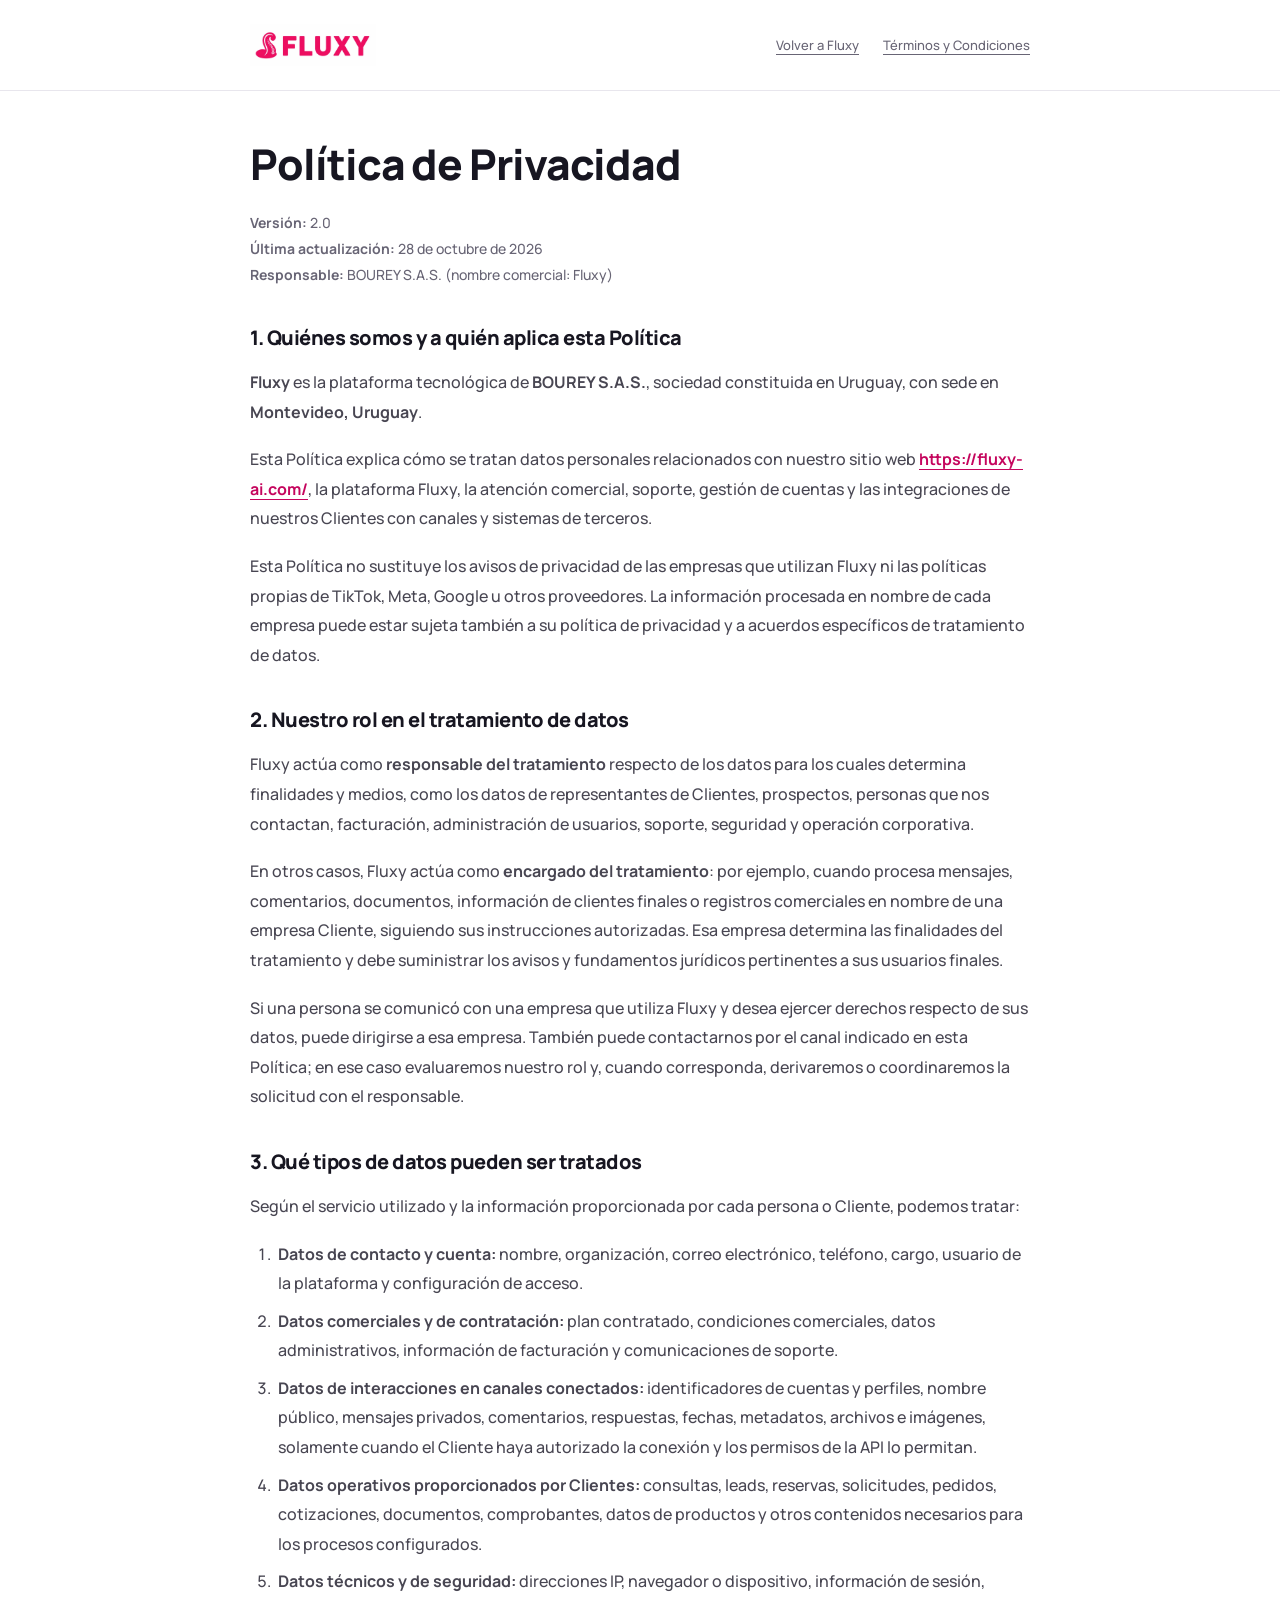
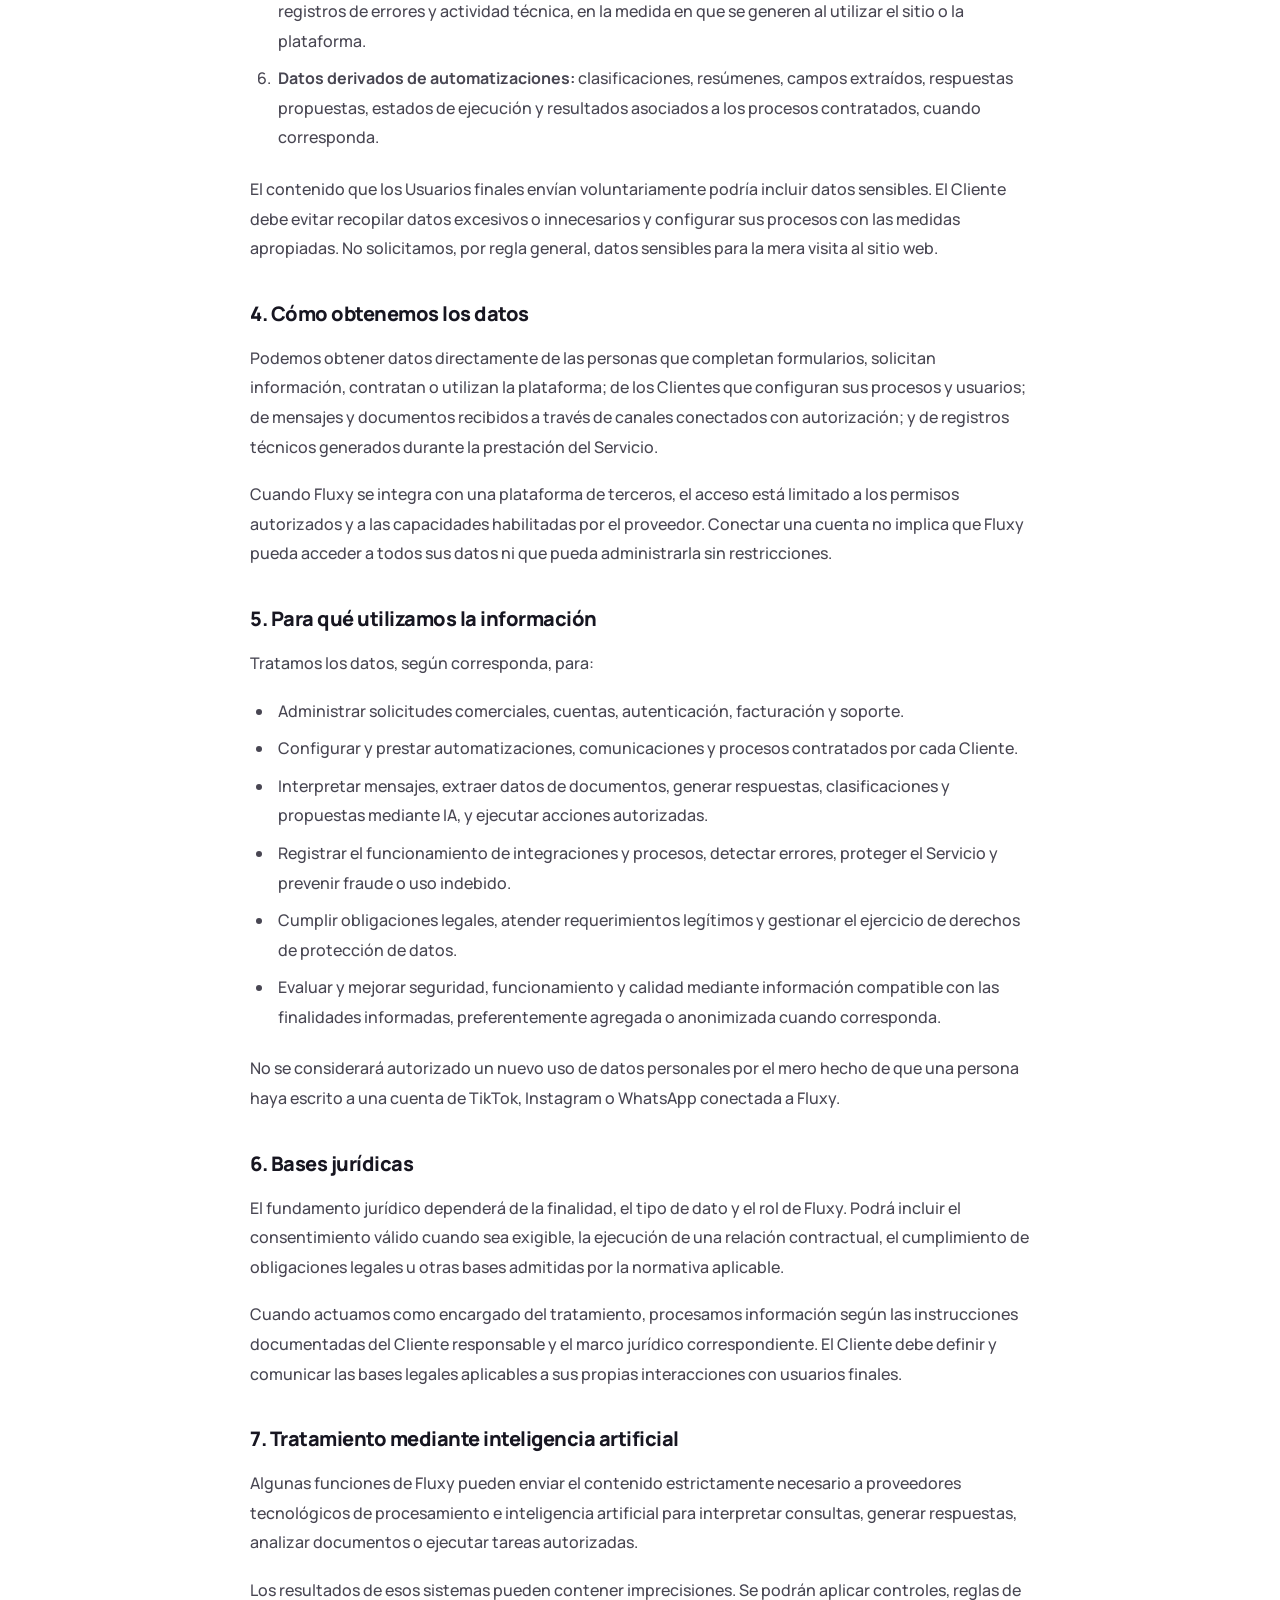
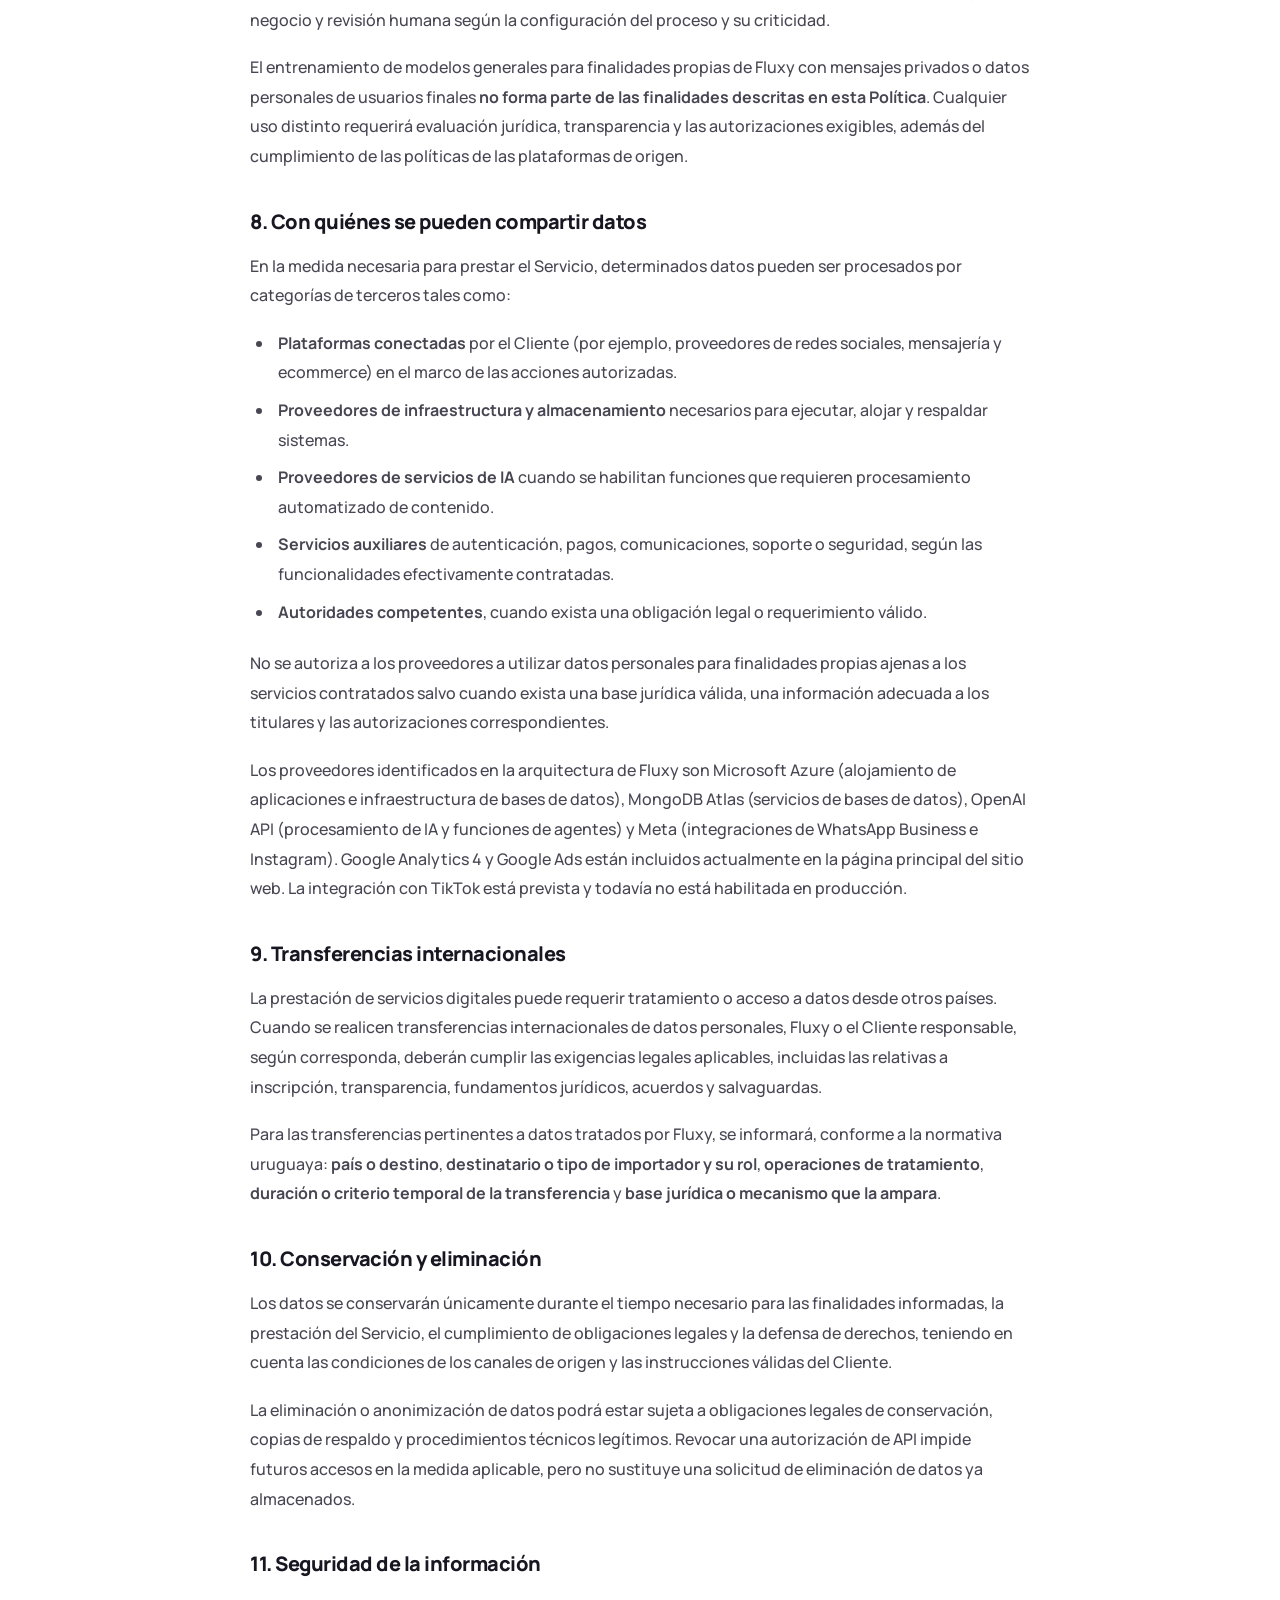
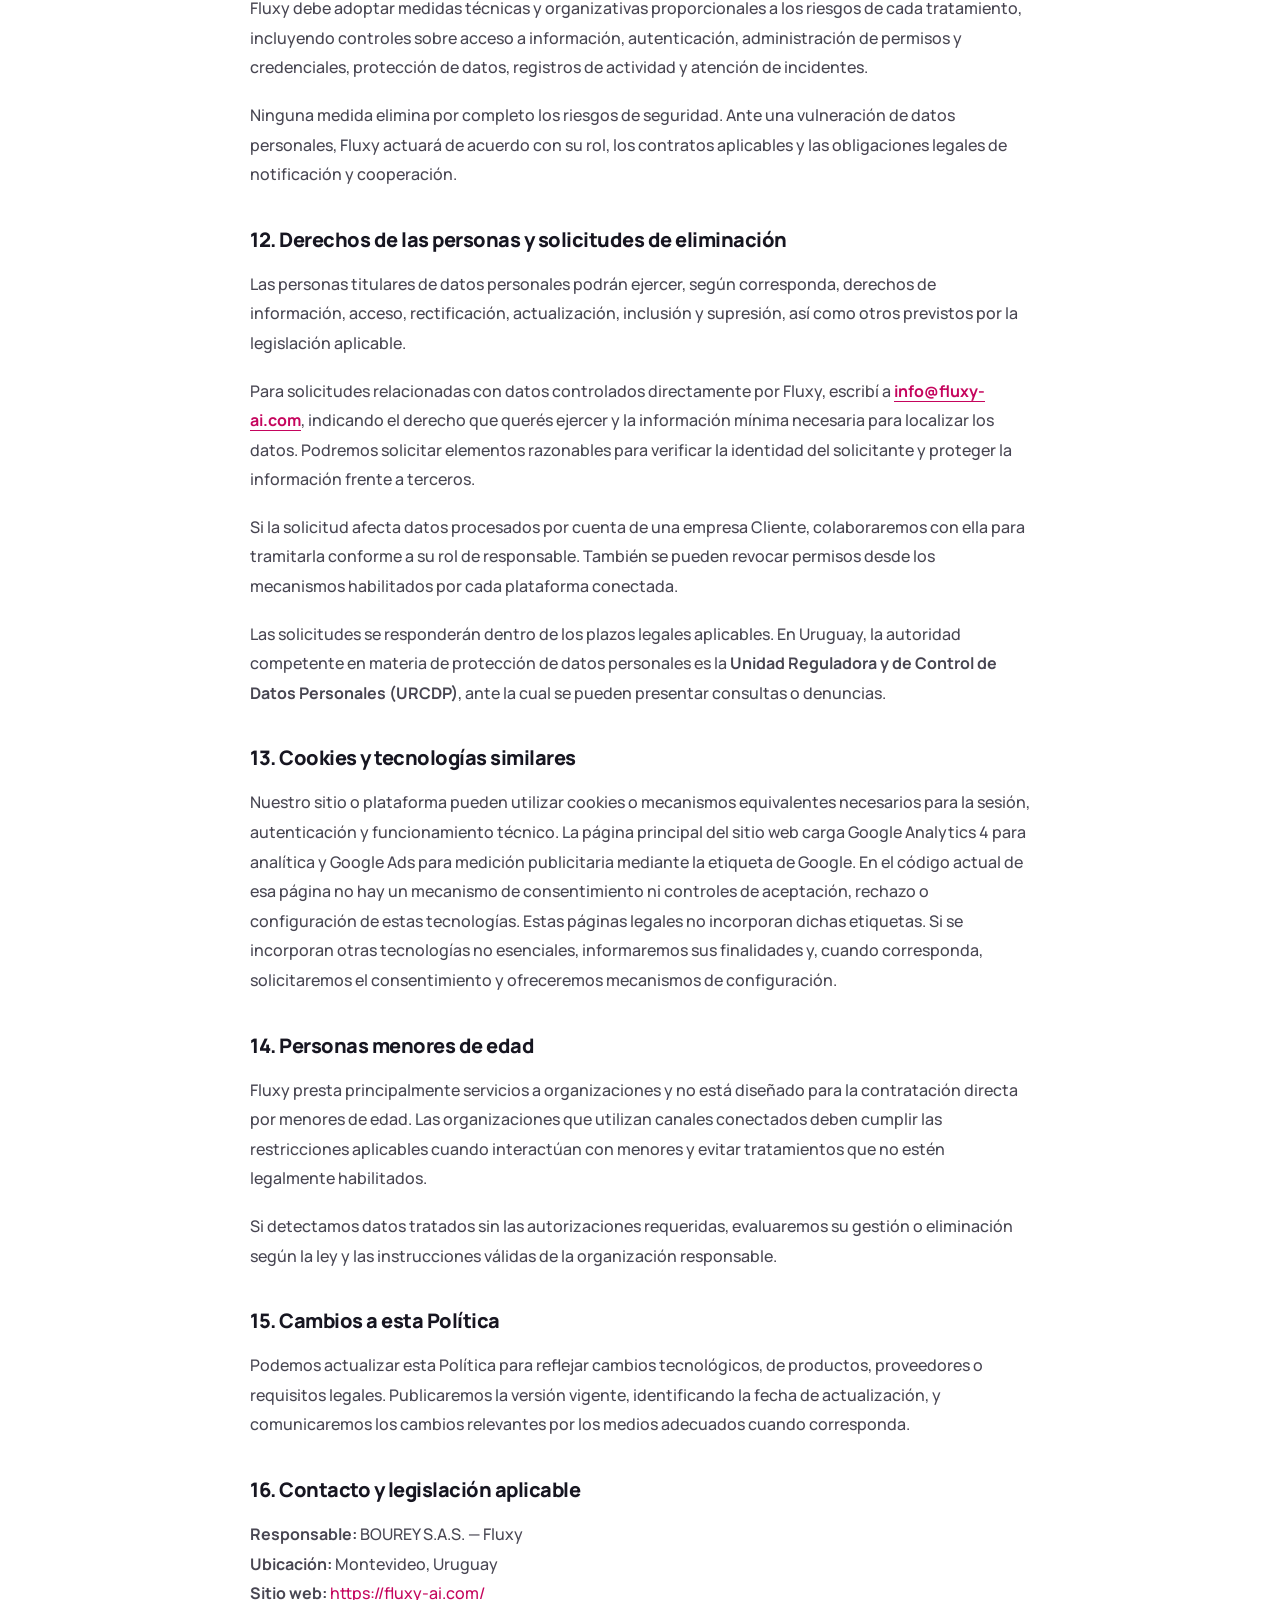
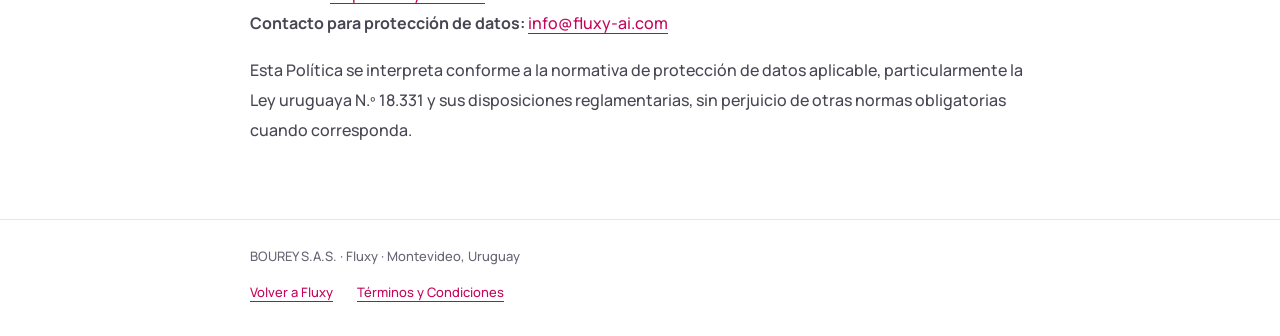
==== privacy-policy/index.html @ 56482639 "Add Fluxy V2 legal pages and discreet footer links" ====
<!doctype html>
<html lang="es">
<head>
  <meta charset="UTF-8">
  <meta name="viewport" content="width=device-width, initial-scale=1">
  <meta name="theme-color" content="#F70776">
  <title>Política de Privacidad · Fluxy</title>
  <meta name="description" content="Política de Privacidad de Fluxy, plataforma de BOUREY S.A.S., Uruguay. Documento versión 2.0.">
  <link rel="canonical" href="https://fluxy-ai.com/privacy-policy/">
  <link rel="icon" href="/static/fluxy-favicon.webp" type="image/webp">
  <link rel="preconnect" href="https://fonts.googleapis.com">
  <link rel="preconnect" href="https://fonts.gstatic.com" crossorigin>
  <link href="https://fonts.googleapis.com/css2?family=Manrope:wght@400;500;600;650;700;750;800&amp;display=swap" rel="stylesheet">
  <link rel="stylesheet" href="/static/legal.css">
</head>
<body>
  <a class="skip-link" href="#contenido">Ir al documento</a>
  <header class="legal-header">
    <div class="legal-shell">
      <a class="legal-brand" href="/" aria-label="Fluxy, volver al inicio"><img src="/static/fluxy-logo.webp" width="126" height="42" alt="Fluxy"></a>
      <nav aria-label="Navegación legal">
        <a href="/">Volver a Fluxy</a>
        <a href="/terms-of-service/">Términos y Condiciones</a>
      </nav>
    </div>
  </header>
  <main id="contenido" class="legal-shell" tabindex="-1">
    <article aria-labelledby="document-title">
      <h1 id="document-title">Política de Privacidad</h1>
      <p class="legal-meta"><b>Versión:</b> 2.0<br /><b>Última actualización:</b> <time datetime="2026-10-28">28 de octubre de 2026</time><br /><b>Responsable:</b> BOUREY S.A.S. (nombre comercial: Fluxy)</p>
      <h2 id="seccion-1">1. Quiénes somos y a quién aplica esta Política</h2>
      <p><b>Fluxy</b> es la plataforma tecnológica de <b>BOUREY S.A.S.</b>, sociedad constituida en Uruguay, con sede en <b>Montevideo, Uruguay</b>.</p>
      <p>Esta Política explica cómo se tratan datos personales relacionados con nuestro sitio web <a href="https://fluxy-ai.com/"><b>https://fluxy-ai.com/</b></a>, la plataforma Fluxy, la atención comercial, soporte, gestión de cuentas y las integraciones de nuestros Clientes con canales y sistemas de terceros.</p>
      <p>Esta Política no sustituye los avisos de privacidad de las empresas que utilizan Fluxy ni las políticas propias de TikTok, Meta, Google u otros proveedores. La información procesada en nombre de cada empresa puede estar sujeta también a su política de privacidad y a acuerdos específicos de tratamiento de datos.</p>
      <h2 id="seccion-2">2. Nuestro rol en el tratamiento de datos</h2>
      <p>Fluxy actúa como <b>responsable del tratamiento</b> respecto de los datos para los cuales determina finalidades y medios, como los datos de representantes de Clientes, prospectos, personas que nos contactan, facturación, administración de usuarios, soporte, seguridad y operación corporativa.</p>
      <p>En otros casos, Fluxy actúa como <b>encargado del tratamiento</b>: por ejemplo, cuando procesa mensajes, comentarios, documentos, información de clientes finales o registros comerciales en nombre de una empresa Cliente, siguiendo sus instrucciones autorizadas. Esa empresa determina las finalidades del tratamiento y debe suministrar los avisos y fundamentos jurídicos pertinentes a sus usuarios finales.</p>
      <p>Si una persona se comunicó con una empresa que utiliza Fluxy y desea ejercer derechos respecto de sus datos, puede dirigirse a esa empresa. También puede contactarnos por el canal indicado en esta Política; en ese caso evaluaremos nuestro rol y, cuando corresponda, derivaremos o coordinaremos la solicitud con el responsable.</p>
      <h2 id="seccion-3">3. Qué tipos de datos pueden ser tratados</h2>
      <p>Según el servicio utilizado y la información proporcionada por cada persona o Cliente, podemos tratar:</p>
      <ol>
        <li><b>Datos de contacto y cuenta:</b> nombre, organización, correo electrónico, teléfono, cargo, usuario de la plataforma y configuración de acceso.</li>
        <li><b>Datos comerciales y de contratación:</b> plan contratado, condiciones comerciales, datos administrativos, información de facturación y comunicaciones de soporte.</li>
        <li><b>Datos de interacciones en canales conectados:</b> identificadores de cuentas y perfiles, nombre público, mensajes privados, comentarios, respuestas, fechas, metadatos, archivos e imágenes, solamente cuando el Cliente haya autorizado la conexión y los permisos de la API lo permitan.</li>
        <li><b>Datos operativos proporcionados por Clientes:</b> consultas, leads, reservas, solicitudes, pedidos, cotizaciones, documentos, comprobantes, datos de productos y otros contenidos necesarios para los procesos configurados.</li>
        <li><b>Datos técnicos y de seguridad:</b> direcciones IP, navegador o dispositivo, información de sesión, registros de errores y actividad técnica, en la medida en que se generen al utilizar el sitio o la plataforma.</li>
        <li><b>Datos derivados de automatizaciones:</b> clasificaciones, resúmenes, campos extraídos, respuestas propuestas, estados de ejecución y resultados asociados a los procesos contratados, cuando corresponda.</li>
      </ol>
      <p>El contenido que los Usuarios finales envían voluntariamente podría incluir datos sensibles. El Cliente debe evitar recopilar datos excesivos o innecesarios y configurar sus procesos con las medidas apropiadas. No solicitamos, por regla general, datos sensibles para la mera visita al sitio web.</p>
      <h2 id="seccion-4">4. Cómo obtenemos los datos</h2>
      <p>Podemos obtener datos directamente de las personas que completan formularios, solicitan información, contratan o utilizan la plataforma; de los Clientes que configuran sus procesos y usuarios; de mensajes y documentos recibidos a través de canales conectados con autorización; y de registros técnicos generados durante la prestación del Servicio.</p>
      <p>Cuando Fluxy se integra con una plataforma de terceros, el acceso está limitado a los permisos autorizados y a las capacidades habilitadas por el proveedor. Conectar una cuenta no implica que Fluxy pueda acceder a todos sus datos ni que pueda administrarla sin restricciones.</p>
      <h2 id="seccion-5">5. Para qué utilizamos la información</h2>
      <p>Tratamos los datos, según corresponda, para:</p>
      <ul>
        <li>Administrar solicitudes comerciales, cuentas, autenticación, facturación y soporte.</li>
        <li>Configurar y prestar automatizaciones, comunicaciones y procesos contratados por cada Cliente.</li>
        <li>Interpretar mensajes, extraer datos de documentos, generar respuestas, clasificaciones y propuestas mediante IA, y ejecutar acciones autorizadas.</li>
        <li>Registrar el funcionamiento de integraciones y procesos, detectar errores, proteger el Servicio y prevenir fraude o uso indebido.</li>
        <li>Cumplir obligaciones legales, atender requerimientos legítimos y gestionar el ejercicio de derechos de protección de datos.</li>
        <li>Evaluar y mejorar seguridad, funcionamiento y calidad mediante información compatible con las finalidades informadas, preferentemente agregada o anonimizada cuando corresponda.</li>
      </ul>
      <p>No se considerará autorizado un nuevo uso de datos personales por el mero hecho de que una persona haya escrito a una cuenta de TikTok, Instagram o WhatsApp conectada a Fluxy.</p>
      <h2 id="seccion-6">6. Bases jurídicas</h2>
      <p>El fundamento jurídico dependerá de la finalidad, el tipo de dato y el rol de Fluxy. Podrá incluir el consentimiento válido cuando sea exigible, la ejecución de una relación contractual, el cumplimiento de obligaciones legales u otras bases admitidas por la normativa aplicable.</p>
      <p>Cuando actuamos como encargado del tratamiento, procesamos información según las instrucciones documentadas del Cliente responsable y el marco jurídico correspondiente. El Cliente debe definir y comunicar las bases legales aplicables a sus propias interacciones con usuarios finales.</p>
      <h2 id="seccion-7">7. Tratamiento mediante inteligencia artificial</h2>
      <p>Algunas funciones de Fluxy pueden enviar el contenido estrictamente necesario a proveedores tecnológicos de procesamiento e inteligencia artificial para interpretar consultas, generar respuestas, analizar documentos o ejecutar tareas autorizadas.</p>
      <p>Los resultados de esos sistemas pueden contener imprecisiones. Se podrán aplicar controles, reglas de negocio y revisión humana según la configuración del proceso y su criticidad.</p>
      <p>El entrenamiento de modelos generales para finalidades propias de Fluxy con mensajes privados o datos personales de usuarios finales <b>no forma parte de las finalidades descritas en esta Política</b>. Cualquier uso distinto requerirá evaluación jurídica, transparencia y las autorizaciones exigibles, además del cumplimiento de las políticas de las plataformas de origen.</p>
      <h2 id="seccion-8">8. Con quiénes se pueden compartir datos</h2>
      <p>En la medida necesaria para prestar el Servicio, determinados datos pueden ser procesados por categorías de terceros tales como:</p>
      <ul>
        <li><b>Plataformas conectadas</b> por el Cliente (por ejemplo, proveedores de redes sociales, mensajería y ecommerce) en el marco de las acciones autorizadas.</li>
        <li><b>Proveedores de infraestructura y almacenamiento</b> necesarios para ejecutar, alojar y respaldar sistemas.</li>
        <li><b>Proveedores de servicios de IA</b> cuando se habilitan funciones que requieren procesamiento automatizado de contenido.</li>
        <li><b>Servicios auxiliares</b> de autenticación, pagos, comunicaciones, soporte o seguridad, según las funcionalidades efectivamente contratadas.</li>
        <li><b>Autoridades competentes</b>, cuando exista una obligación legal o requerimiento válido.</li>
      </ul>
      <p>No se autoriza a los proveedores a utilizar datos personales para finalidades propias ajenas a los servicios contratados salvo cuando exista una base jurídica válida, una información adecuada a los titulares y las autorizaciones correspondientes.</p>
      <p>Los proveedores identificados en la arquitectura de Fluxy son Microsoft Azure (alojamiento de aplicaciones e infraestructura de bases de datos), MongoDB Atlas (servicios de bases de datos), OpenAI API (procesamiento de IA y funciones de agentes) y Meta (integraciones de WhatsApp Business e Instagram). Google Analytics 4 y Google Ads están incluidos actualmente en la página principal del sitio web. La integración con TikTok está prevista y todavía no está habilitada en producción.</p>
      <h2 id="seccion-9">9. Transferencias internacionales</h2>
      <p>La prestación de servicios digitales puede requerir tratamiento o acceso a datos desde otros países. Cuando se realicen transferencias internacionales de datos personales, Fluxy o el Cliente responsable, según corresponda, deberán cumplir las exigencias legales aplicables, incluidas las relativas a inscripción, transparencia, fundamentos jurídicos, acuerdos y salvaguardas.</p>
      <p>Para las transferencias pertinentes a datos tratados por Fluxy, se informará, conforme a la normativa uruguaya: <b>país o destino</b>, <b>destinatario o tipo de importador y su rol</b>, <b>operaciones de tratamiento</b>, <b>duración o criterio temporal de la transferencia</b> y <b>base jurídica o mecanismo que la ampara</b>.</p>
      <h2 id="seccion-10">10. Conservación y eliminación</h2>
      <p>Los datos se conservarán únicamente durante el tiempo necesario para las finalidades informadas, la prestación del Servicio, el cumplimiento de obligaciones legales y la defensa de derechos, teniendo en cuenta las condiciones de los canales de origen y las instrucciones válidas del Cliente.</p>
      <p>La eliminación o anonimización de datos podrá estar sujeta a obligaciones legales de conservación, copias de respaldo y procedimientos técnicos legítimos. Revocar una autorización de API impide futuros accesos en la medida aplicable, pero no sustituye una solicitud de eliminación de datos ya almacenados.</p>
      <h2 id="seccion-11">11. Seguridad de la información</h2>
      <p>Fluxy debe adoptar medidas técnicas y organizativas proporcionales a los riesgos de cada tratamiento, incluyendo controles sobre acceso a información, autenticación, administración de permisos y credenciales, protección de datos, registros de actividad y atención de incidentes.</p>
      <p>Ninguna medida elimina por completo los riesgos de seguridad. Ante una vulneración de datos personales, Fluxy actuará de acuerdo con su rol, los contratos aplicables y las obligaciones legales de notificación y cooperación.</p>
      <h2 id="seccion-12">12. Derechos de las personas y solicitudes de eliminación</h2>
      <p>Las personas titulares de datos personales podrán ejercer, según corresponda, derechos de información, acceso, rectificación, actualización, inclusión y supresión, así como otros previstos por la legislación aplicable.</p>
      <p>Para solicitudes relacionadas con datos controlados directamente por Fluxy, escribí a <b><a href="mailto:info@fluxy-ai.com">info@fluxy-ai.com</a></b>, indicando el derecho que querés ejercer y la información mínima necesaria para localizar los datos. Podremos solicitar elementos razonables para verificar la identidad del solicitante y proteger la información frente a terceros.</p>
      <p>Si la solicitud afecta datos procesados por cuenta de una empresa Cliente, colaboraremos con ella para tramitarla conforme a su rol de responsable. También se pueden revocar permisos desde los mecanismos habilitados por cada plataforma conectada.</p>
      <p>Las solicitudes se responderán dentro de los plazos legales aplicables. En Uruguay, la autoridad competente en materia de protección de datos personales es la <b>Unidad Reguladora y de Control de Datos Personales (URCDP)</b>, ante la cual se pueden presentar consultas o denuncias.</p>
      <h2 id="seccion-13">13. Cookies y tecnologías similares</h2>
      <p>Nuestro sitio o plataforma pueden utilizar cookies o mecanismos equivalentes necesarios para la sesión, autenticación y funcionamiento técnico. La página principal del sitio web carga Google Analytics 4 para analítica y Google Ads para medición publicitaria mediante la etiqueta de Google. En el código actual de esa página no hay un mecanismo de consentimiento ni controles de aceptación, rechazo o configuración de estas tecnologías. Estas páginas legales no incorporan dichas etiquetas. Si se incorporan otras tecnologías no esenciales, informaremos sus finalidades y, cuando corresponda, solicitaremos el consentimiento y ofreceremos mecanismos de configuración.</p>
      <h2 id="seccion-14">14. Personas menores de edad</h2>
      <p>Fluxy presta principalmente servicios a organizaciones y no está diseñado para la contratación directa por menores de edad. Las organizaciones que utilizan canales conectados deben cumplir las restricciones aplicables cuando interactúan con menores y evitar tratamientos que no estén legalmente habilitados.</p>
      <p>Si detectamos datos tratados sin las autorizaciones requeridas, evaluaremos su gestión o eliminación según la ley y las instrucciones válidas de la organización responsable.</p>
      <h2 id="seccion-15">15. Cambios a esta Política</h2>
      <p>Podemos actualizar esta Política para reflejar cambios tecnológicos, de productos, proveedores o requisitos legales. Publicaremos la versión vigente, identificando la fecha de actualización, y comunicaremos los cambios relevantes por los medios adecuados cuando corresponda.</p>
      <h2 id="seccion-16">16. Contacto y legislación aplicable</h2>
      <p><b>Responsable:</b> BOUREY S.A.S. — Fluxy<br /><b>Ubicación:</b> Montevideo, Uruguay<br /><b>Sitio web:</b> <a href="https://fluxy-ai.com/">https://fluxy-ai.com/</a><br /><b>Contacto para protección de datos:</b> <a href="mailto:info@fluxy-ai.com">info@fluxy-ai.com</a></p>
      <p>Esta Política se interpreta conforme a la normativa de protección de datos aplicable, particularmente la Ley uruguaya N.º 18.331 y sus disposiciones reglamentarias, sin perjuicio de otras normas obligatorias cuando corresponda.
</p>
    </article>
  </main>
  <footer class="legal-footer">
    <div class="legal-shell">
      <p>BOUREY S.A.S. · Fluxy · Montevideo, Uruguay</p>
      <nav aria-label="Enlaces del pie">
        <a href="/">Volver a Fluxy</a>
        <a href="/terms-of-service/">Términos y Condiciones</a>
      </nav>
    </div>
  </footer>
</body>
</html>
---- static/legal.css ----
:root{--pink:#f70776;--pink-dark:#c5055d;--ink:#171621;--text:#484652;--muted:#686575;--line:#e8e6ed}
*{box-sizing:border-box}
body{margin:0;background:#fff;color:var(--text);font:500 1rem/1.85 'Manrope',Arial,sans-serif}
a{color:var(--pink-dark);text-underline-offset:4px}
a:hover{text-decoration-thickness:2px}
a:focus-visible{outline:3px solid var(--pink-dark);outline-offset:5px;border-radius:2px}
.legal-shell{width:min(100% - 40px,780px);margin-inline:auto}
.legal-header{border-bottom:1px solid var(--line);padding-block:24px}
.legal-header .legal-shell{display:flex;align-items:center;justify-content:space-between;gap:24px;flex-wrap:wrap}
.legal-brand{display:inline-flex}
.legal-brand img{width:126px;height:42px;object-fit:contain}
.legal-header nav{display:flex;flex-wrap:wrap;gap:12px 24px;font-size:.8125rem}
.legal-header nav a{color:var(--muted)}
.skip-link{position:absolute;left:20px;top:-100px;padding:10px 16px;background:#fff;z-index:1}
.skip-link:focus{top:12px}
main{padding-block:44px 56px;overflow-wrap:anywhere}
h1,h2,h3{color:var(--ink);line-height:1.4;font-weight:800;letter-spacing:-.025em}
h1{font-size:clamp(1.9rem,5vw,2.65rem);margin:0 0 16px}
h2{font-size:1.25rem;margin:36px 0 16px}
h3{font-size:1.0625rem;margin:28px 0 12px}
p{margin:0 0 18px}
ul,ol{padding-left:24px;margin:0 0 22px}
li{padding-left:4px;margin-block:8px}
hr{border:0;border-top:1px solid var(--line);margin-block:32px}
.legal-meta{color:var(--muted);font-size:.875rem;margin-bottom:28px}
.legal-footer{border-top:1px solid var(--line);padding-block:24px 32px;color:var(--muted);font-size:.8125rem}
.legal-footer nav{display:flex;flex-wrap:wrap;gap:12px 24px;margin-top:12px}
.legal-footer p{margin:0}
@media(max-width:540px){body{font-size:.9375rem}.legal-shell{width:calc(100% - 36px)}.legal-header{padding-block:18px}.legal-header .legal-shell{gap:16px}main{padding-block:30px 40px}h2{font-size:1.125rem}}
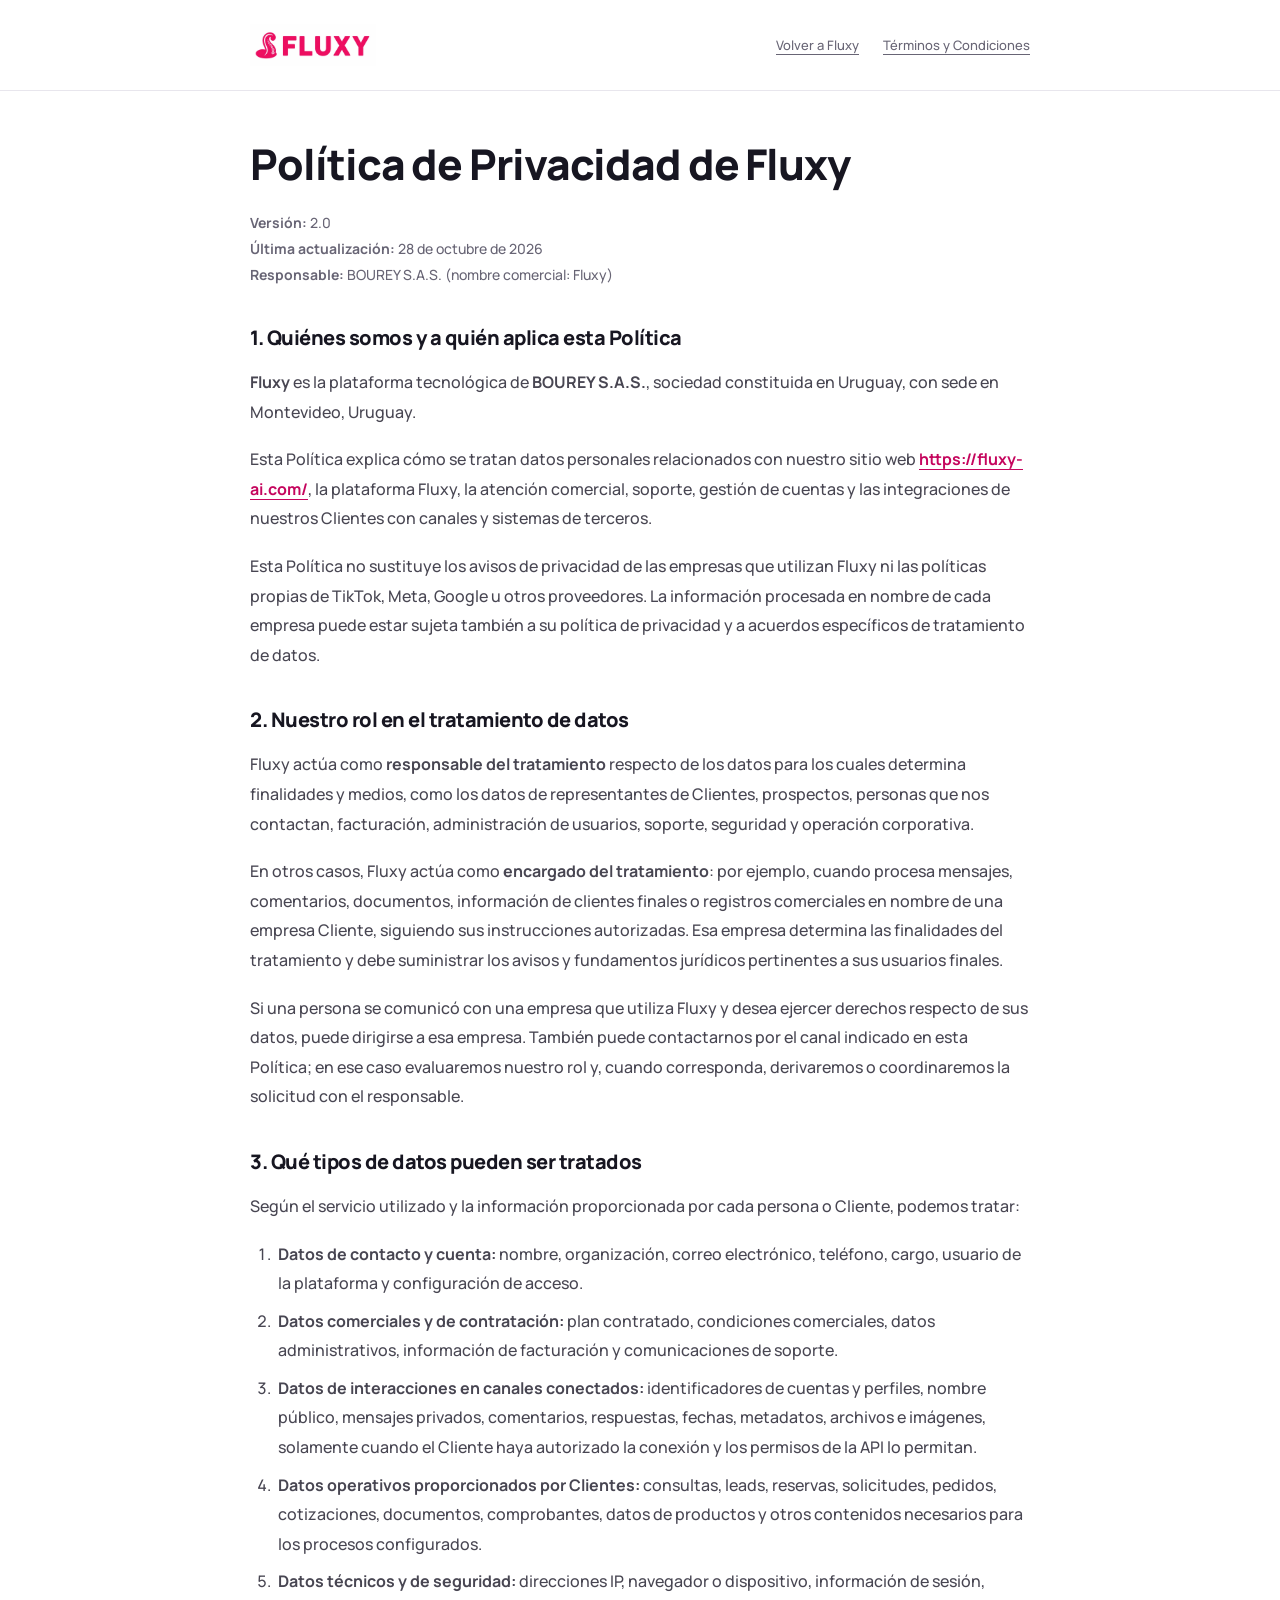
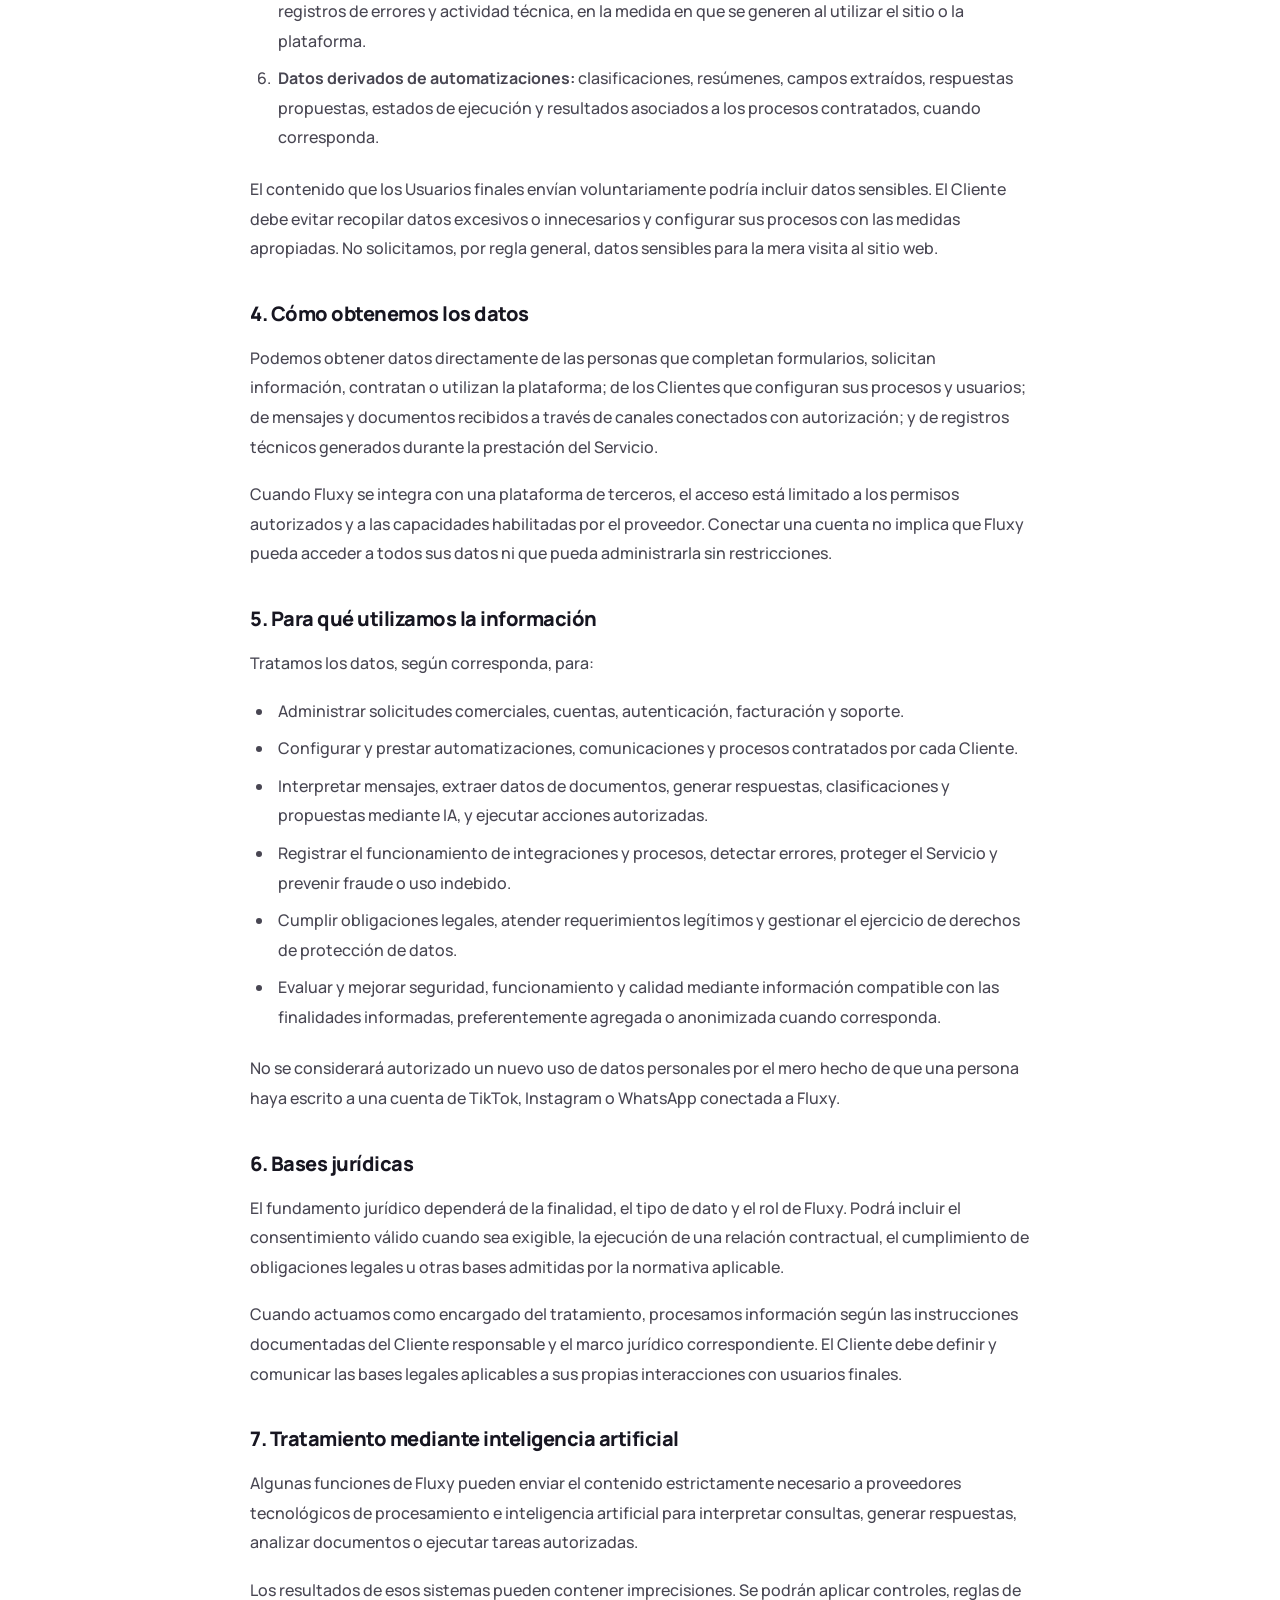
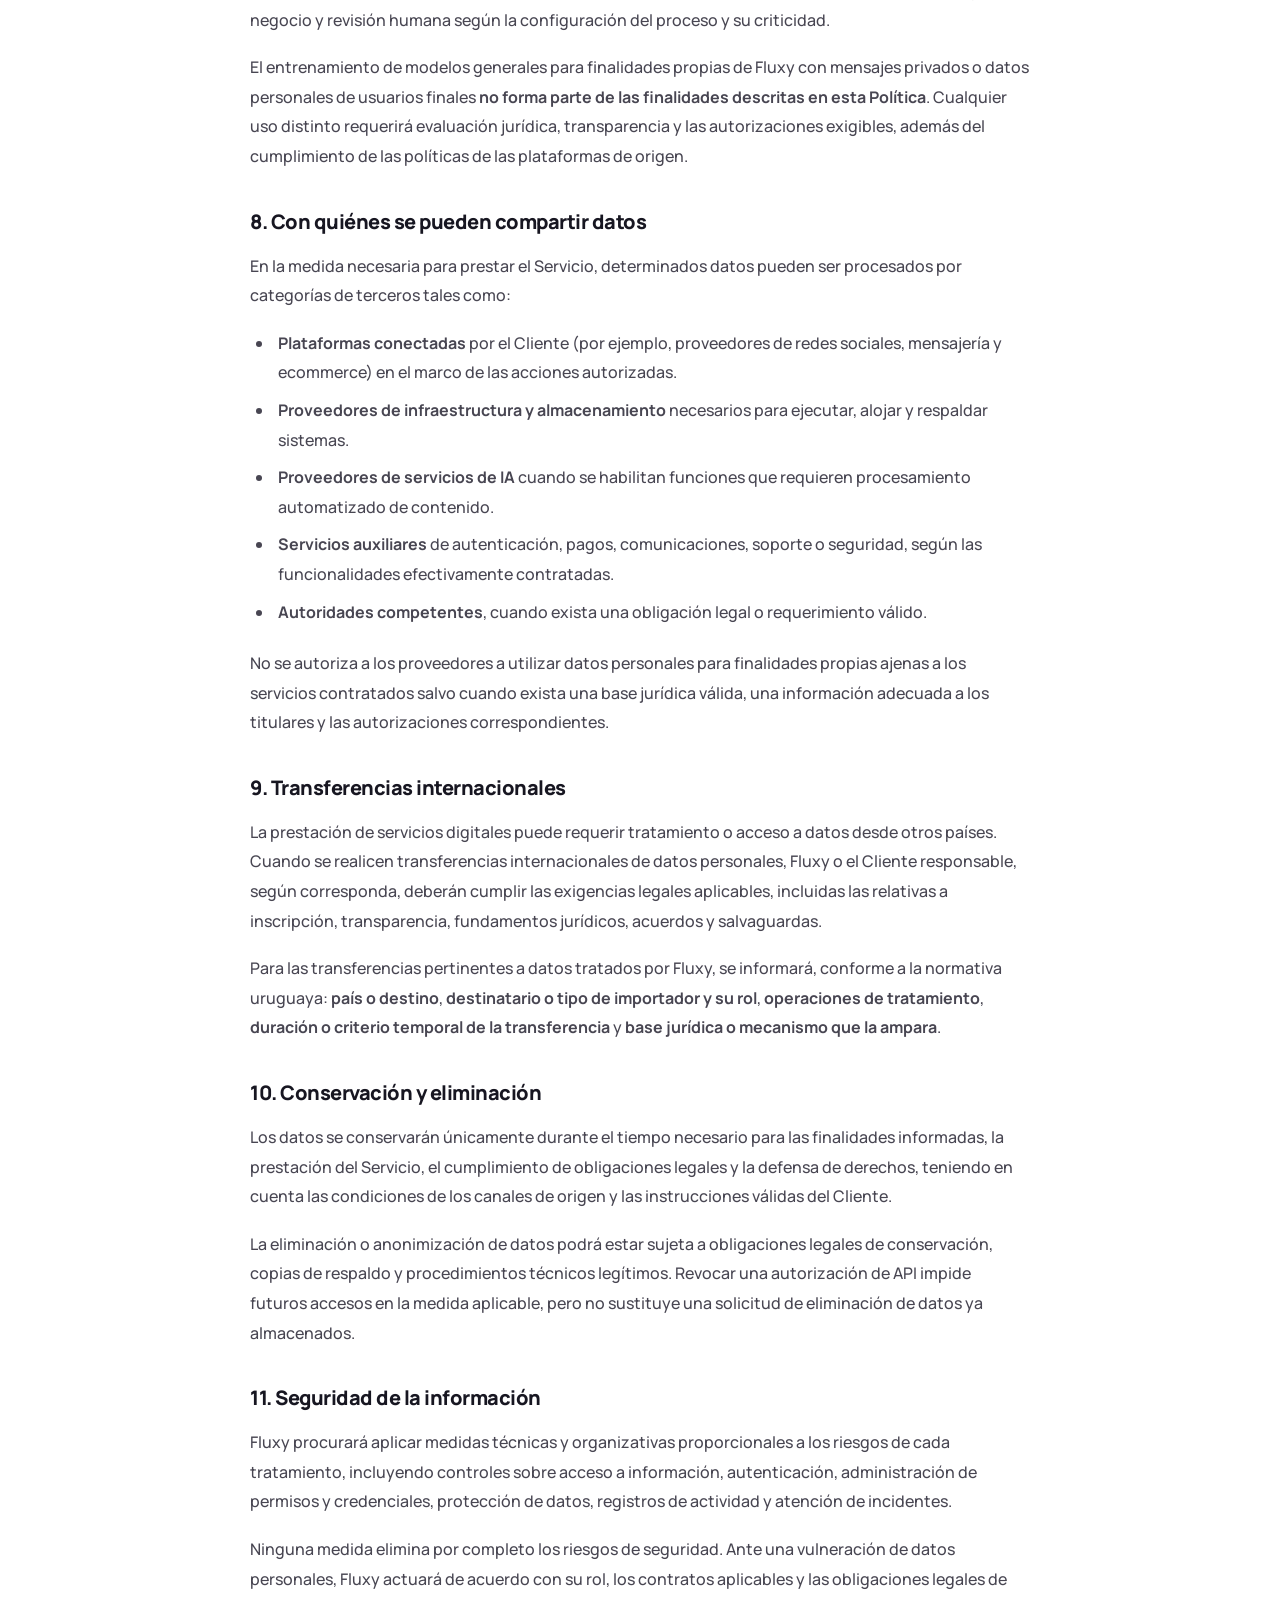
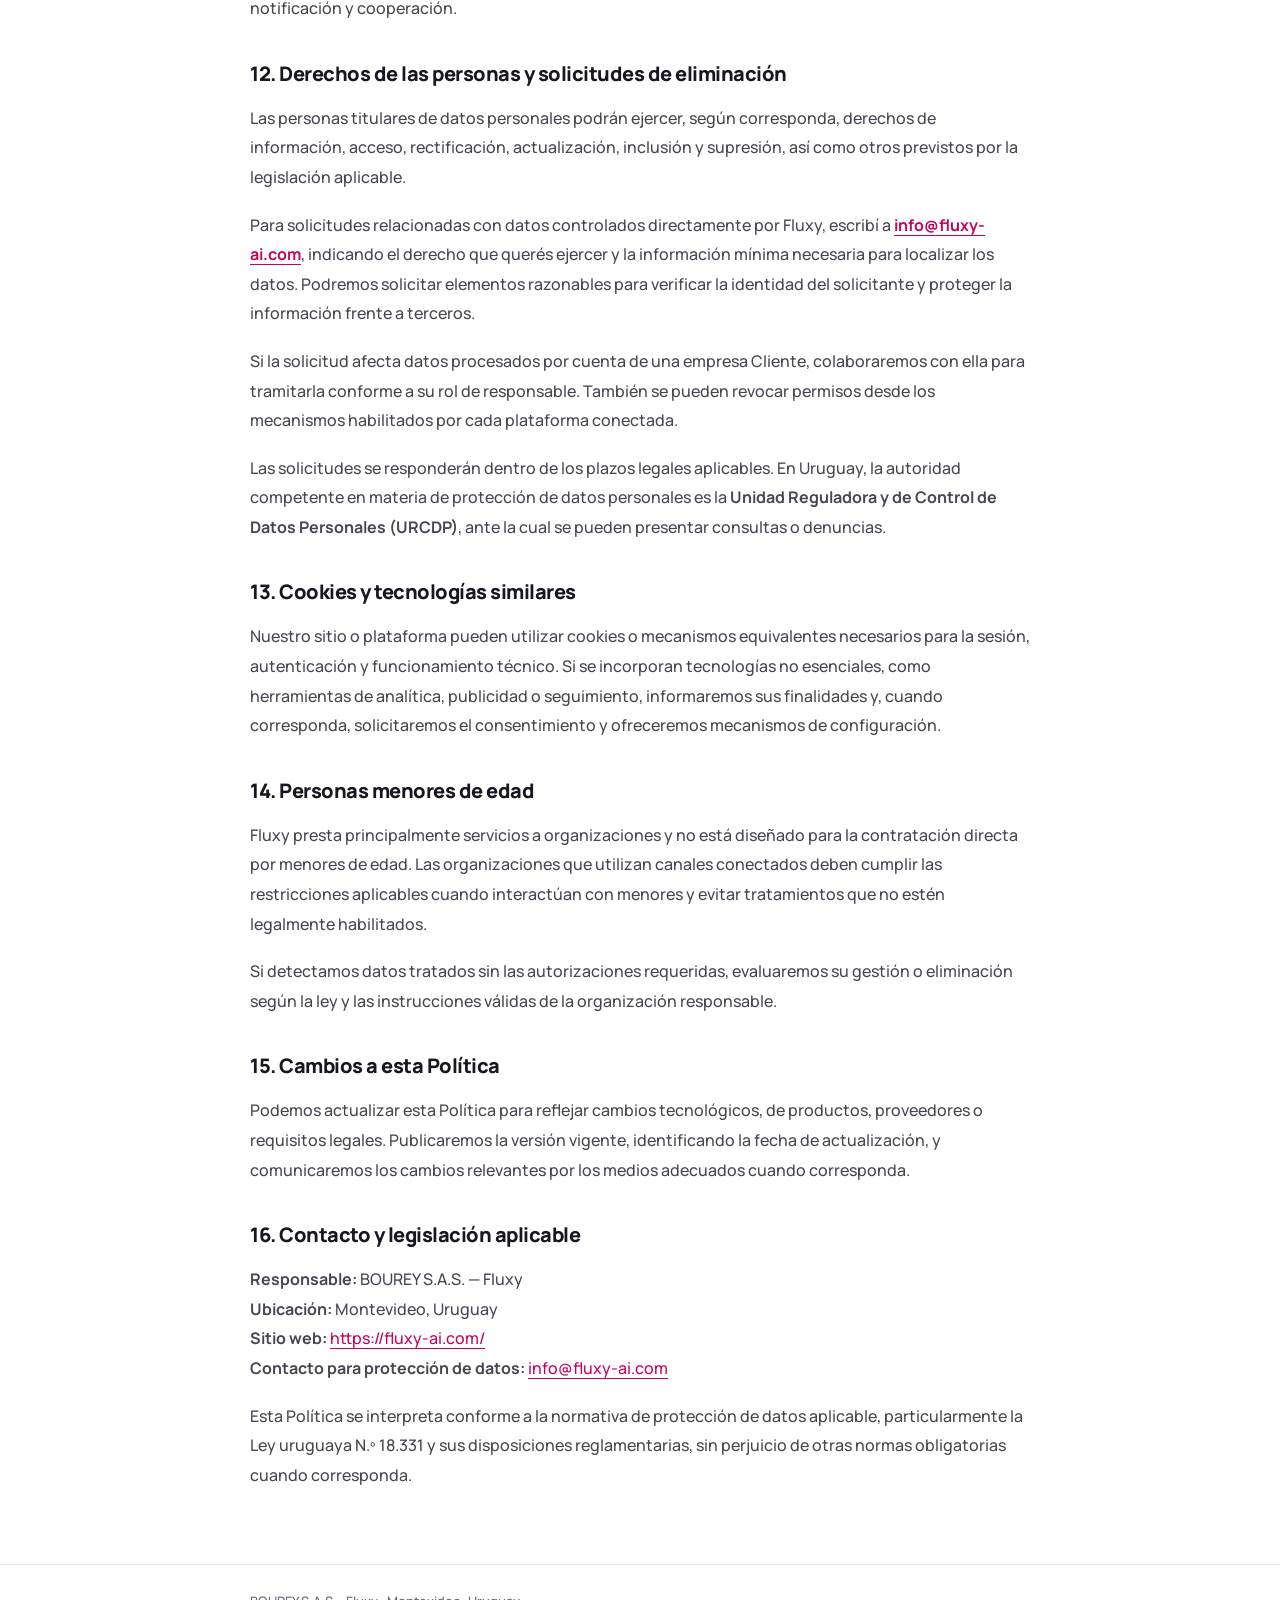
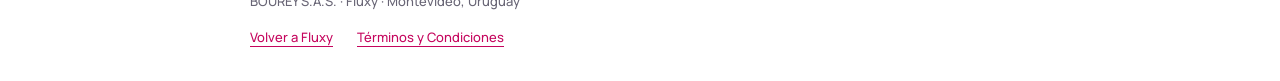
==== commit 32980101: "Use exact approved Fluxy legal content and remove internal review" ====
--- a/privacy-policy/index.html
+++ b/privacy-policy/index.html
@@ -26,25 +26,25 @@
   </header>
   <main id="contenido" class="legal-shell" tabindex="-1">
     <article aria-labelledby="document-title">
-      <h1 id="document-title">Política de Privacidad</h1>
-      <p class="legal-meta"><b>Versión:</b> 2.0<br /><b>Última actualización:</b> <time datetime="2026-10-28">28 de octubre de 2026</time><br /><b>Responsable:</b> BOUREY S.A.S. (nombre comercial: Fluxy)</p>
+      <h1 id="document-title">Política de Privacidad de Fluxy</h1>
+      <p class="legal-meta"><strong>Versión:</strong> 2.0<br><strong>Última actualización:</strong> 28 de octubre de 2026<br><strong>Responsable:</strong> BOUREY S.A.S. (nombre comercial: Fluxy)</p>
       <h2 id="seccion-1">1. Quiénes somos y a quién aplica esta Política</h2>
-      <p><b>Fluxy</b> es la plataforma tecnológica de <b>BOUREY S.A.S.</b>, sociedad constituida en Uruguay, con sede en <b>Montevideo, Uruguay</b>.</p>
-      <p>Esta Política explica cómo se tratan datos personales relacionados con nuestro sitio web <a href="https://fluxy-ai.com/"><b>https://fluxy-ai.com/</b></a>, la plataforma Fluxy, la atención comercial, soporte, gestión de cuentas y las integraciones de nuestros Clientes con canales y sistemas de terceros.</p>
+      <p><strong>Fluxy</strong> es la plataforma tecnológica de <strong>BOUREY S.A.S.</strong>, sociedad constituida en Uruguay, con sede en Montevideo, Uruguay.</p>
+      <p>Esta Política explica cómo se tratan datos personales relacionados con nuestro sitio web <strong><a href="https://fluxy-ai.com/">https://fluxy-ai.com/</a></strong>, la plataforma Fluxy, la atención comercial, soporte, gestión de cuentas y las integraciones de nuestros Clientes con canales y sistemas de terceros.</p>
       <p>Esta Política no sustituye los avisos de privacidad de las empresas que utilizan Fluxy ni las políticas propias de TikTok, Meta, Google u otros proveedores. La información procesada en nombre de cada empresa puede estar sujeta también a su política de privacidad y a acuerdos específicos de tratamiento de datos.</p>
       <h2 id="seccion-2">2. Nuestro rol en el tratamiento de datos</h2>
-      <p>Fluxy actúa como <b>responsable del tratamiento</b> respecto de los datos para los cuales determina finalidades y medios, como los datos de representantes de Clientes, prospectos, personas que nos contactan, facturación, administración de usuarios, soporte, seguridad y operación corporativa.</p>
-      <p>En otros casos, Fluxy actúa como <b>encargado del tratamiento</b>: por ejemplo, cuando procesa mensajes, comentarios, documentos, información de clientes finales o registros comerciales en nombre de una empresa Cliente, siguiendo sus instrucciones autorizadas. Esa empresa determina las finalidades del tratamiento y debe suministrar los avisos y fundamentos jurídicos pertinentes a sus usuarios finales.</p>
+      <p>Fluxy actúa como <strong>responsable del tratamiento</strong> respecto de los datos para los cuales determina finalidades y medios, como los datos de representantes de Clientes, prospectos, personas que nos contactan, facturación, administración de usuarios, soporte, seguridad y operación corporativa.</p>
+      <p>En otros casos, Fluxy actúa como <strong>encargado del tratamiento</strong>: por ejemplo, cuando procesa mensajes, comentarios, documentos, información de clientes finales o registros comerciales en nombre de una empresa Cliente, siguiendo sus instrucciones autorizadas. Esa empresa determina las finalidades del tratamiento y debe suministrar los avisos y fundamentos jurídicos pertinentes a sus usuarios finales.</p>
       <p>Si una persona se comunicó con una empresa que utiliza Fluxy y desea ejercer derechos respecto de sus datos, puede dirigirse a esa empresa. También puede contactarnos por el canal indicado en esta Política; en ese caso evaluaremos nuestro rol y, cuando corresponda, derivaremos o coordinaremos la solicitud con el responsable.</p>
       <h2 id="seccion-3">3. Qué tipos de datos pueden ser tratados</h2>
       <p>Según el servicio utilizado y la información proporcionada por cada persona o Cliente, podemos tratar:</p>
       <ol>
-        <li><b>Datos de contacto y cuenta:</b> nombre, organización, correo electrónico, teléfono, cargo, usuario de la plataforma y configuración de acceso.</li>
-        <li><b>Datos comerciales y de contratación:</b> plan contratado, condiciones comerciales, datos administrativos, información de facturación y comunicaciones de soporte.</li>
-        <li><b>Datos de interacciones en canales conectados:</b> identificadores de cuentas y perfiles, nombre público, mensajes privados, comentarios, respuestas, fechas, metadatos, archivos e imágenes, solamente cuando el Cliente haya autorizado la conexión y los permisos de la API lo permitan.</li>
-        <li><b>Datos operativos proporcionados por Clientes:</b> consultas, leads, reservas, solicitudes, pedidos, cotizaciones, documentos, comprobantes, datos de productos y otros contenidos necesarios para los procesos configurados.</li>
-        <li><b>Datos técnicos y de seguridad:</b> direcciones IP, navegador o dispositivo, información de sesión, registros de errores y actividad técnica, en la medida en que se generen al utilizar el sitio o la plataforma.</li>
-        <li><b>Datos derivados de automatizaciones:</b> clasificaciones, resúmenes, campos extraídos, respuestas propuestas, estados de ejecución y resultados asociados a los procesos contratados, cuando corresponda.</li>
+        <li><strong>Datos de contacto y cuenta:</strong> nombre, organización, correo electrónico, teléfono, cargo, usuario de la plataforma y configuración de acceso.</li>
+        <li><strong>Datos comerciales y de contratación:</strong> plan contratado, condiciones comerciales, datos administrativos, información de facturación y comunicaciones de soporte.</li>
+        <li><strong>Datos de interacciones en canales conectados:</strong> identificadores de cuentas y perfiles, nombre público, mensajes privados, comentarios, respuestas, fechas, metadatos, archivos e imágenes, solamente cuando el Cliente haya autorizado la conexión y los permisos de la API lo permitan.</li>
+        <li><strong>Datos operativos proporcionados por Clientes:</strong> consultas, leads, reservas, solicitudes, pedidos, cotizaciones, documentos, comprobantes, datos de productos y otros contenidos necesarios para los procesos configurados.</li>
+        <li><strong>Datos técnicos y de seguridad:</strong> direcciones IP, navegador o dispositivo, información de sesión, registros de errores y actividad técnica, en la medida en que se generen al utilizar el sitio o la plataforma.</li>
+        <li><strong>Datos derivados de automatizaciones:</strong> clasificaciones, resúmenes, campos extraídos, respuestas propuestas, estados de ejecución y resultados asociados a los procesos contratados, cuando corresponda.</li>
       </ol>
       <p>El contenido que los Usuarios finales envían voluntariamente podría incluir datos sensibles. El Cliente debe evitar recopilar datos excesivos o innecesarios y configurar sus procesos con las medidas apropiadas. No solicitamos, por regla general, datos sensibles para la mera visita al sitio web.</p>
       <h2 id="seccion-4">4. Cómo obtenemos los datos</h2>
@@ -67,43 +67,41 @@
       <h2 id="seccion-7">7. Tratamiento mediante inteligencia artificial</h2>
       <p>Algunas funciones de Fluxy pueden enviar el contenido estrictamente necesario a proveedores tecnológicos de procesamiento e inteligencia artificial para interpretar consultas, generar respuestas, analizar documentos o ejecutar tareas autorizadas.</p>
       <p>Los resultados de esos sistemas pueden contener imprecisiones. Se podrán aplicar controles, reglas de negocio y revisión humana según la configuración del proceso y su criticidad.</p>
-      <p>El entrenamiento de modelos generales para finalidades propias de Fluxy con mensajes privados o datos personales de usuarios finales <b>no forma parte de las finalidades descritas en esta Política</b>. Cualquier uso distinto requerirá evaluación jurídica, transparencia y las autorizaciones exigibles, además del cumplimiento de las políticas de las plataformas de origen.</p>
+      <p>El entrenamiento de modelos generales para finalidades propias de Fluxy con mensajes privados o datos personales de usuarios finales <strong>no forma parte de las finalidades descritas en esta Política</strong>. Cualquier uso distinto requerirá evaluación jurídica, transparencia y las autorizaciones exigibles, además del cumplimiento de las políticas de las plataformas de origen.</p>
       <h2 id="seccion-8">8. Con quiénes se pueden compartir datos</h2>
       <p>En la medida necesaria para prestar el Servicio, determinados datos pueden ser procesados por categorías de terceros tales como:</p>
       <ul>
-        <li><b>Plataformas conectadas</b> por el Cliente (por ejemplo, proveedores de redes sociales, mensajería y ecommerce) en el marco de las acciones autorizadas.</li>
-        <li><b>Proveedores de infraestructura y almacenamiento</b> necesarios para ejecutar, alojar y respaldar sistemas.</li>
-        <li><b>Proveedores de servicios de IA</b> cuando se habilitan funciones que requieren procesamiento automatizado de contenido.</li>
-        <li><b>Servicios auxiliares</b> de autenticación, pagos, comunicaciones, soporte o seguridad, según las funcionalidades efectivamente contratadas.</li>
-        <li><b>Autoridades competentes</b>, cuando exista una obligación legal o requerimiento válido.</li>
+        <li><strong>Plataformas conectadas</strong> por el Cliente (por ejemplo, proveedores de redes sociales, mensajería y ecommerce) en el marco de las acciones autorizadas.</li>
+        <li><strong>Proveedores de infraestructura y almacenamiento</strong> necesarios para ejecutar, alojar y respaldar sistemas.</li>
+        <li><strong>Proveedores de servicios de IA</strong> cuando se habilitan funciones que requieren procesamiento automatizado de contenido.</li>
+        <li><strong>Servicios auxiliares</strong> de autenticación, pagos, comunicaciones, soporte o seguridad, según las funcionalidades efectivamente contratadas.</li>
+        <li><strong>Autoridades competentes</strong>, cuando exista una obligación legal o requerimiento válido.</li>
       </ul>
       <p>No se autoriza a los proveedores a utilizar datos personales para finalidades propias ajenas a los servicios contratados salvo cuando exista una base jurídica válida, una información adecuada a los titulares y las autorizaciones correspondientes.</p>
-      <p>Los proveedores identificados en la arquitectura de Fluxy son Microsoft Azure (alojamiento de aplicaciones e infraestructura de bases de datos), MongoDB Atlas (servicios de bases de datos), OpenAI API (procesamiento de IA y funciones de agentes) y Meta (integraciones de WhatsApp Business e Instagram). Google Analytics 4 y Google Ads están incluidos actualmente en la página principal del sitio web. La integración con TikTok está prevista y todavía no está habilitada en producción.</p>
       <h2 id="seccion-9">9. Transferencias internacionales</h2>
       <p>La prestación de servicios digitales puede requerir tratamiento o acceso a datos desde otros países. Cuando se realicen transferencias internacionales de datos personales, Fluxy o el Cliente responsable, según corresponda, deberán cumplir las exigencias legales aplicables, incluidas las relativas a inscripción, transparencia, fundamentos jurídicos, acuerdos y salvaguardas.</p>
-      <p>Para las transferencias pertinentes a datos tratados por Fluxy, se informará, conforme a la normativa uruguaya: <b>país o destino</b>, <b>destinatario o tipo de importador y su rol</b>, <b>operaciones de tratamiento</b>, <b>duración o criterio temporal de la transferencia</b> y <b>base jurídica o mecanismo que la ampara</b>.</p>
+      <p>Para las transferencias pertinentes a datos tratados por Fluxy, se informará, conforme a la normativa uruguaya: <strong>país o destino</strong>, <strong>destinatario o tipo de importador y su rol</strong>, <strong>operaciones de tratamiento</strong>, <strong>duración o criterio temporal de la transferencia</strong> y <strong>base jurídica o mecanismo que la ampara</strong>.</p>
       <h2 id="seccion-10">10. Conservación y eliminación</h2>
       <p>Los datos se conservarán únicamente durante el tiempo necesario para las finalidades informadas, la prestación del Servicio, el cumplimiento de obligaciones legales y la defensa de derechos, teniendo en cuenta las condiciones de los canales de origen y las instrucciones válidas del Cliente.</p>
       <p>La eliminación o anonimización de datos podrá estar sujeta a obligaciones legales de conservación, copias de respaldo y procedimientos técnicos legítimos. Revocar una autorización de API impide futuros accesos en la medida aplicable, pero no sustituye una solicitud de eliminación de datos ya almacenados.</p>
       <h2 id="seccion-11">11. Seguridad de la información</h2>
-      <p>Fluxy debe adoptar medidas técnicas y organizativas proporcionales a los riesgos de cada tratamiento, incluyendo controles sobre acceso a información, autenticación, administración de permisos y credenciales, protección de datos, registros de actividad y atención de incidentes.</p>
+      <p>Fluxy procurará aplicar medidas técnicas y organizativas proporcionales a los riesgos de cada tratamiento, incluyendo controles sobre acceso a información, autenticación, administración de permisos y credenciales, protección de datos, registros de actividad y atención de incidentes.</p>
       <p>Ninguna medida elimina por completo los riesgos de seguridad. Ante una vulneración de datos personales, Fluxy actuará de acuerdo con su rol, los contratos aplicables y las obligaciones legales de notificación y cooperación.</p>
       <h2 id="seccion-12">12. Derechos de las personas y solicitudes de eliminación</h2>
       <p>Las personas titulares de datos personales podrán ejercer, según corresponda, derechos de información, acceso, rectificación, actualización, inclusión y supresión, así como otros previstos por la legislación aplicable.</p>
-      <p>Para solicitudes relacionadas con datos controlados directamente por Fluxy, escribí a <b><a href="mailto:info@fluxy-ai.com">info@fluxy-ai.com</a></b>, indicando el derecho que querés ejercer y la información mínima necesaria para localizar los datos. Podremos solicitar elementos razonables para verificar la identidad del solicitante y proteger la información frente a terceros.</p>
+      <p>Para solicitudes relacionadas con datos controlados directamente por Fluxy, escribí a <strong><a href="mailto:info@fluxy-ai.com">info@fluxy-ai.com</a></strong>, indicando el derecho que querés ejercer y la información mínima necesaria para localizar los datos. Podremos solicitar elementos razonables para verificar la identidad del solicitante y proteger la información frente a terceros.</p>
       <p>Si la solicitud afecta datos procesados por cuenta de una empresa Cliente, colaboraremos con ella para tramitarla conforme a su rol de responsable. También se pueden revocar permisos desde los mecanismos habilitados por cada plataforma conectada.</p>
-      <p>Las solicitudes se responderán dentro de los plazos legales aplicables. En Uruguay, la autoridad competente en materia de protección de datos personales es la <b>Unidad Reguladora y de Control de Datos Personales (URCDP)</b>, ante la cual se pueden presentar consultas o denuncias.</p>
+      <p>Las solicitudes se responderán dentro de los plazos legales aplicables. En Uruguay, la autoridad competente en materia de protección de datos personales es la <strong>Unidad Reguladora y de Control de Datos Personales (URCDP)</strong>, ante la cual se pueden presentar consultas o denuncias.</p>
       <h2 id="seccion-13">13. Cookies y tecnologías similares</h2>
-      <p>Nuestro sitio o plataforma pueden utilizar cookies o mecanismos equivalentes necesarios para la sesión, autenticación y funcionamiento técnico. La página principal del sitio web carga Google Analytics 4 para analítica y Google Ads para medición publicitaria mediante la etiqueta de Google. En el código actual de esa página no hay un mecanismo de consentimiento ni controles de aceptación, rechazo o configuración de estas tecnologías. Estas páginas legales no incorporan dichas etiquetas. Si se incorporan otras tecnologías no esenciales, informaremos sus finalidades y, cuando corresponda, solicitaremos el consentimiento y ofreceremos mecanismos de configuración.</p>
+      <p>Nuestro sitio o plataforma pueden utilizar cookies o mecanismos equivalentes necesarios para la sesión, autenticación y funcionamiento técnico. Si se incorporan tecnologías no esenciales, como herramientas de analítica, publicidad o seguimiento, informaremos sus finalidades y, cuando corresponda, solicitaremos el consentimiento y ofreceremos mecanismos de configuración.</p>
       <h2 id="seccion-14">14. Personas menores de edad</h2>
       <p>Fluxy presta principalmente servicios a organizaciones y no está diseñado para la contratación directa por menores de edad. Las organizaciones que utilizan canales conectados deben cumplir las restricciones aplicables cuando interactúan con menores y evitar tratamientos que no estén legalmente habilitados.</p>
       <p>Si detectamos datos tratados sin las autorizaciones requeridas, evaluaremos su gestión o eliminación según la ley y las instrucciones válidas de la organización responsable.</p>
       <h2 id="seccion-15">15. Cambios a esta Política</h2>
       <p>Podemos actualizar esta Política para reflejar cambios tecnológicos, de productos, proveedores o requisitos legales. Publicaremos la versión vigente, identificando la fecha de actualización, y comunicaremos los cambios relevantes por los medios adecuados cuando corresponda.</p>
       <h2 id="seccion-16">16. Contacto y legislación aplicable</h2>
-      <p><b>Responsable:</b> BOUREY S.A.S. — Fluxy<br /><b>Ubicación:</b> Montevideo, Uruguay<br /><b>Sitio web:</b> <a href="https://fluxy-ai.com/">https://fluxy-ai.com/</a><br /><b>Contacto para protección de datos:</b> <a href="mailto:info@fluxy-ai.com">info@fluxy-ai.com</a></p>
-      <p>Esta Política se interpreta conforme a la normativa de protección de datos aplicable, particularmente la Ley uruguaya N.º 18.331 y sus disposiciones reglamentarias, sin perjuicio de otras normas obligatorias cuando corresponda.
-</p>
+      <p><strong>Responsable:</strong> BOUREY S.A.S. — Fluxy<br><strong>Ubicación:</strong> Montevideo, Uruguay<br><strong>Sitio web:</strong> <a href="https://fluxy-ai.com/">https://fluxy-ai.com/</a><br><strong>Contacto para protección de datos:</strong> <a href="mailto:info@fluxy-ai.com">info@fluxy-ai.com</a></p>
+      <p>Esta Política se interpreta conforme a la normativa de protección de datos aplicable, particularmente la Ley uruguaya N.º 18.331 y sus disposiciones reglamentarias, sin perjuicio de otras normas obligatorias cuando corresponda.</p>
     </article>
   </main>
   <footer class="legal-footer">
